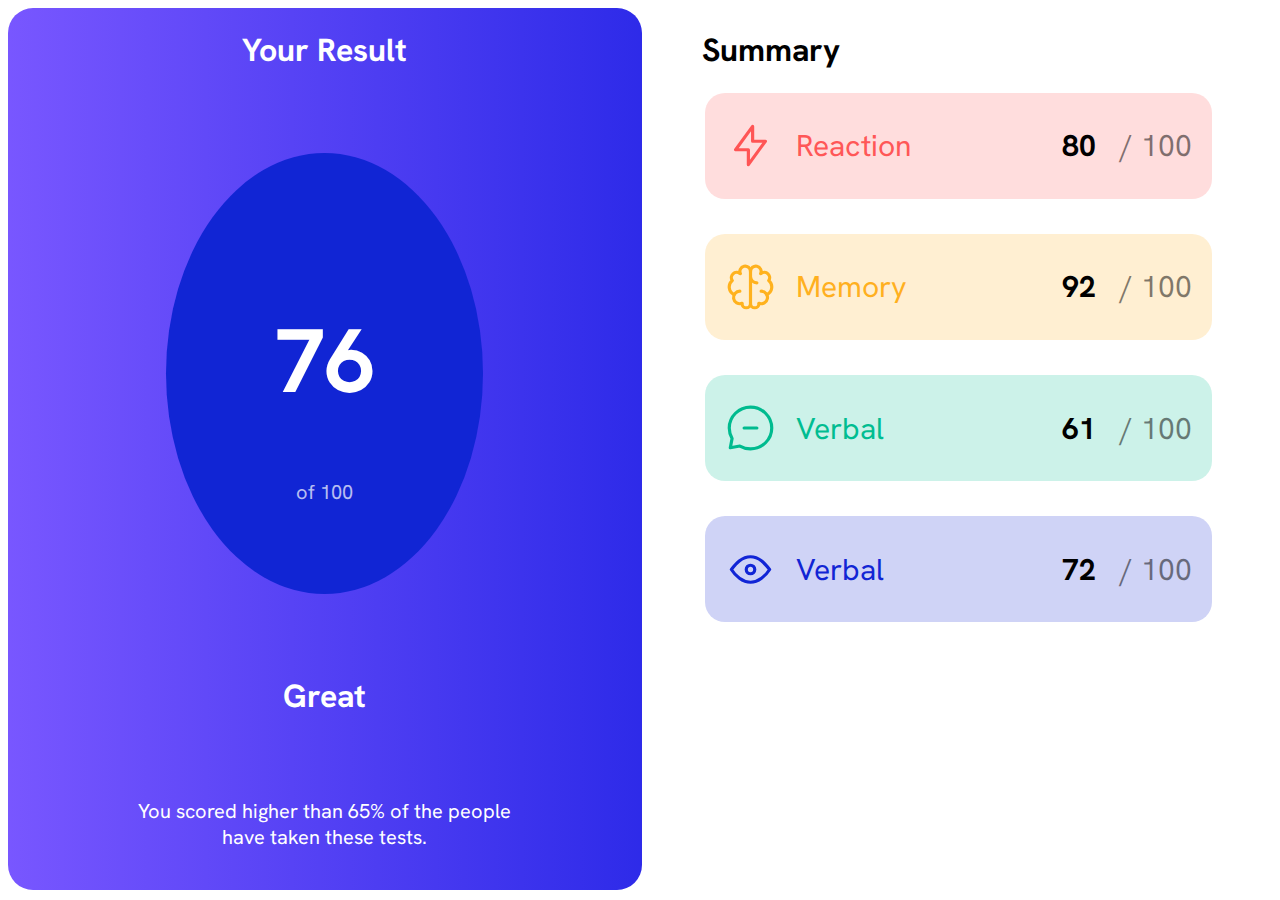
==== results-summary-component-main/index.html @ 002f8368 "results-summary-component-main" ====
<!DOCTYPE html>
<html lang="en">
<head>
    <meta charset="UTF-8">
    <meta name="viewport" content="width=device-width, initial-scale=1.0">
    <link rel="icon" type="image/x-icon" href="\assets\images\favicon-32x32.png">
    <title>results</title>
    <link rel="stylesheet" href="style.css">
</head>
<body>
    <div class="container">
        <div class="result">
            <h1 style="font-family:'cFont';">Your Result</h1>
            <div class="circle">
                <h1 style="font-size: 90px;">76</h1>
                <span class="text" style="opacity: 70%;">of 100</span>
            </div>
            <h1>Great</h1>
            <span class="text" style="padding-bottom: 40px; text-align: center;">You scored higher than 65% of the people<br/>have taken these tests.</span>
        </div>
        <div class="summary">
            <h1 style="font-family: cFont;">Summary</h1>
            <div class="summaryMain">
                <div class="summaryContainer" style="background-color: hsl(0, 100%, 67%, 20%);">
                    <div class="summaryName">
                        <img src="assets/images/icon-reaction.svg" class="summaryPadding">
                        <span style="color:hsl(0, 100%, 67%)">Reaction</span>
                    </div>
                    <div>
                        <span style="color:black"><b>80</b></span>
                        <span style="color: rgba(0, 0, 0, 0.5); padding-right: 20px;">/ 100</span>
                    </div>
                </div>
                <div class="summaryContainer" style="background-color: hsl(39, 100%, 56%, 20%);">
                    <div class="summaryName">
                        <img src="assets/images/icon-memory.svg" class="summaryPadding">
                        <span style="color:hsl(39, 100%, 56%)">Memory</span>
                    </div>
                    <div>
                        <span style="color:black"><b>92</b></span>
                        <span style="color: rgba(0, 0, 0, 0.5); padding-right: 20px;">/ 100</span>
                    </div>
                </div>
                <div class="summaryContainer" style="background-color: hsl(166, 100%, 37%, 20%);">
                    <div class="summaryName">
                        <img src="assets/images/icon-verbal.svg" class="summaryPadding">
                        <span style="color:hsl(166, 100%, 37%)">Verbal</span>
                    </div>
                    <div>
                        <span style="color:black"><b>61</b></span>
                        <span style="color: rgba(0, 0, 0, 0.5); padding-right: 20px;">/ 100</span>
                    </div>
                </div>
                <div class="summaryContainer" style="background-color: hsl(234, 85%, 45%, 20%);">
                    <div class="summaryName">
                        <img src="assets/images/icon-visual.svg" class="summaryPadding">
                        <span style="color:hsl(234, 85%, 45%)">Verbal</span>
                    </div>
                    <div>
                        <span style="color:black"><b>72</b></span>
                        <span style="color: rgba(0, 0, 0, 0.5); padding-right: 20px;">/ 100</span>
                    </div>
                </div>
            </div>
        </div>
    </div>
</body>
</html>
---- results-summary-component-main/style.css ----
html,body{
    height: 99%;
    width: 99.5%;   
}

@font-face {
    font-family: 'cFont';
    src: url('assets/fonts/HankenGrotesk-VariableFont_wght.ttf') format('truetype');
    font-weight: 500, 700, 800;
    font-style: normal;
}

.container{ 
    height: 100%;
    width: 100%;
    display: flex;
    justify-content: space-between;
}

.text{
    font-family: cFont;
    font-size: 20px;
    color: white;
    font-weight: 500,700,800;
}

.result h1{
    font-family: cFont;
    color: white;
}

p{
    padding-top: 40px;
    font-size: 40px;
}

.circle{
    display: flex;
    justify-content: center;
    align-items: center;
    flex-direction: column;
    width: 50%;
    height: 50%;
    border-radius: 50%;
    background-color: hsl(234, 85%, 45%);
}

.result{
    justify-content: space-between;
    width: 50%;
    height:100%;
    background-color: rgb(66, 131, 221);
    border-radius: 25px;
    display: flex;
    flex-direction: column;
    align-items: center;
    background: linear-gradient(90deg, hsl(252, 100%, 67%) 0%, hsl(241, 81%, 54%) 100%);
}

.summary{
    width:50%;
    height:100%;
}

.summary h1{
    padding-left: 60px;
    font-family: cFont;
}

.summaryMain{
    height: 60%;
    display: flex;
    flex-direction: column;
    justify-content: space-between;
    align-items: center;
}

.summaryContainer{
    height:20%;
    border-radius: 20px;
    width: 80%;
    background-color: aquamarine;
    display: flex;
    align-items: center;
    justify-content: space-between;
}

.summaryContainer span{
    font-family: cFont;
    padding-left: 20px;
    font-size: 30px;
    color: white;
    font-weight: 500,700,800;
}

.summaryContainer img{
    padding-left: 20px;
    width: 20%;
}

.summaryName{
    display: flex;
    width: 50%;
    height:100%;
    align-items: center;
}
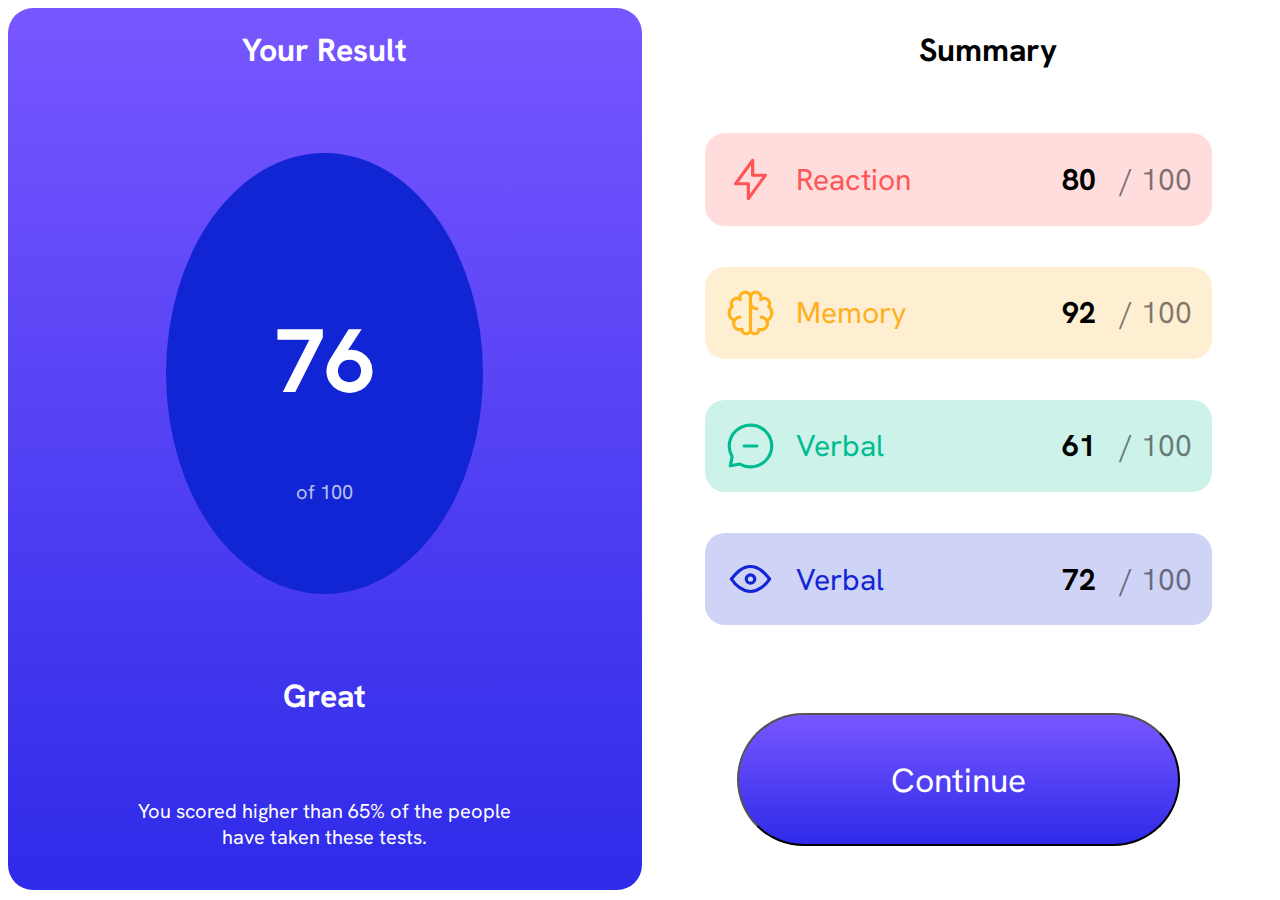
==== commit 94626ee2: "button" ====
--- a/results-summary-component-main/index.html
+++ b/results-summary-component-main/index.html
@@ -19,8 +19,9 @@
             <span class="text" style="padding-bottom: 40px; text-align: center;">You scored higher than 65% of the people<br/>have taken these tests.</span>
         </div>
         <div class="summary">
-            <h1 style="font-family: cFont;">Summary</h1>
+            
             <div class="summaryMain">
+                <h1 style="font-family: cFont;">Summary</h1>
                 <div class="summaryContainer" style="background-color: hsl(0, 100%, 67%, 20%);">
                     <div class="summaryName">
                         <img src="assets/images/icon-reaction.svg" class="summaryPadding">
@@ -61,7 +62,9 @@
                         <span style="color: rgba(0, 0, 0, 0.5); padding-right: 20px;">/ 100</span>
                     </div>
                 </div>
+                
             </div>
+            <button>Continue</button>
         </div>
     </div>
 </body>
--- a/results-summary-component-main/style.css
+++ b/results-summary-component-main/style.css
@@ -54,12 +54,16 @@
     display: flex;
     flex-direction: column;
     align-items: center;
-    background: linear-gradient(90deg, hsl(252, 100%, 67%) 0%, hsl(241, 81%, 54%) 100%);
+    background: linear-gradient(180deg, hsl(252, 100%, 67%) 0%, hsl(241, 81%, 54%) 100%);
 }
 
 .summary{
     width:50%;
     height:100%;
+    display: flex;
+    flex-direction: column;
+    justify-content: space-between;
+    align-items: center;
 }
 
 .summary h1{
@@ -68,7 +72,8 @@
 }
 
 .summaryMain{
-    height: 60%;
+    height: 70%;
+    width: 100%;
     display: flex;
     flex-direction: column;
     justify-content: space-between;
@@ -76,7 +81,7 @@
 }
 
 .summaryContainer{
-    height:20%;
+    height:15%;
     border-radius: 20px;
     width: 80%;
     background-color: aquamarine;
@@ -103,4 +108,22 @@
     width: 50%;
     height:100%;
     align-items: center;
+}
+
+button{
+    width:70%;
+    height: 15%;
+    border-radius: 500px;
+    margin-bottom: 7%;
+    background: linear-gradient(180deg, hsl(252, 100%, 67%) 0%, hsl(241, 81%, 54%) 100%);
+    cursor: pointer;
+    font-family: cFont;
+    font-size: 210%;
+    font-weight: 500,700,800;
+    color: white;
+    transition-duration: 0.2s;
+}
+
+button:hover{
+    opacity: 85%;
 }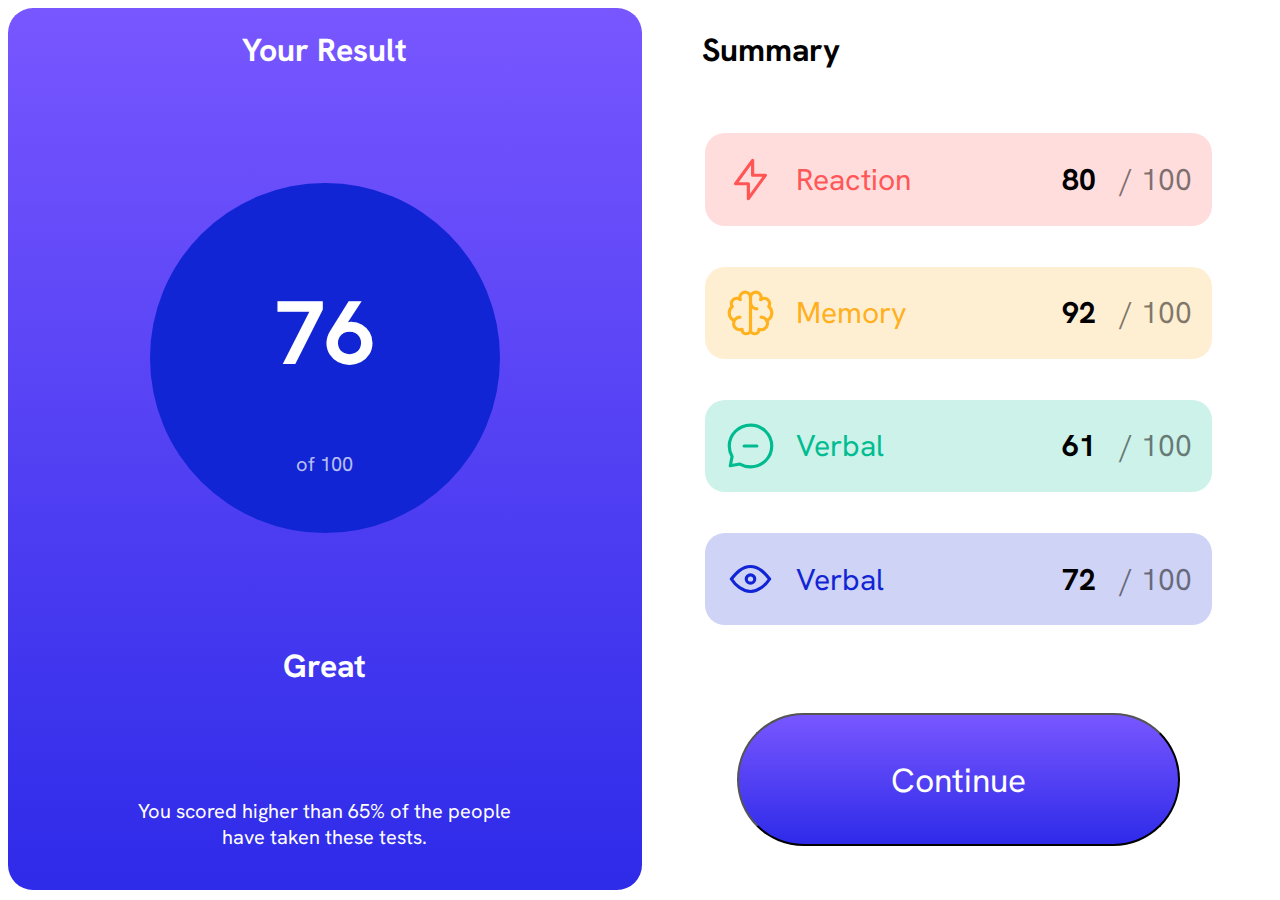
==== commit 5d16196d: "breakpoints #1" ====
--- a/results-summary-component-main/index.html
+++ b/results-summary-component-main/index.html
@@ -13,7 +13,7 @@
             <h1 style="font-family:'cFont';">Your Result</h1>
             <div class="circle">
                 <h1 style="font-size: 90px;">76</h1>
-                <span class="text" style="opacity: 70%;">of 100</span>
+                <span class="text" style="opacity: 70%; padding-bottom: 25px;">of 100</span>
             </div>
             <h1>Great</h1>
             <span class="text" style="padding-bottom: 40px; text-align: center;">You scored higher than 65% of the people<br/>have taken these tests.</span>
@@ -21,7 +21,7 @@
         <div class="summary">
             
             <div class="summaryMain">
-                <h1 style="font-family: cFont;">Summary</h1>
+                <h1 style="font-family: cFont; align-self: flex-start;">Summary</h1>
                 <div class="summaryContainer" style="background-color: hsl(0, 100%, 67%, 20%);">
                     <div class="summaryName">
                         <img src="assets/images/icon-reaction.svg" class="summaryPadding">
--- a/results-summary-component-main/style.css
+++ b/results-summary-component-main/style.css
@@ -39,8 +39,9 @@
     justify-content: center;
     align-items: center;
     flex-direction: column;
-    width: 50%;
-    height: 50%;
+    text-align: center;
+    width: 350px;
+    height: 350px;
     border-radius: 50%;
     background-color: hsl(234, 85%, 45%);
 }
@@ -101,6 +102,7 @@
 .summaryContainer img{
     padding-left: 20px;
     width: 20%;
+    min-width: 20%;
 }
 
 .summaryName{
@@ -126,4 +128,25 @@
 
 button:hover{
     opacity: 85%;
+}
+
+@media only screen and (max-width: 878px) {
+    .summaryContainer span{
+        font-size: 20px;
+    }
+
+    .circle{
+        height:300px;
+        width:300px;
+    }
+}
+@media only screen and (max-width: 712px) {
+    .summaryContainer span{
+        font-size: 15px;
+    }
+
+    .circle{
+        height:270px;
+        width:270px;
+    }
 }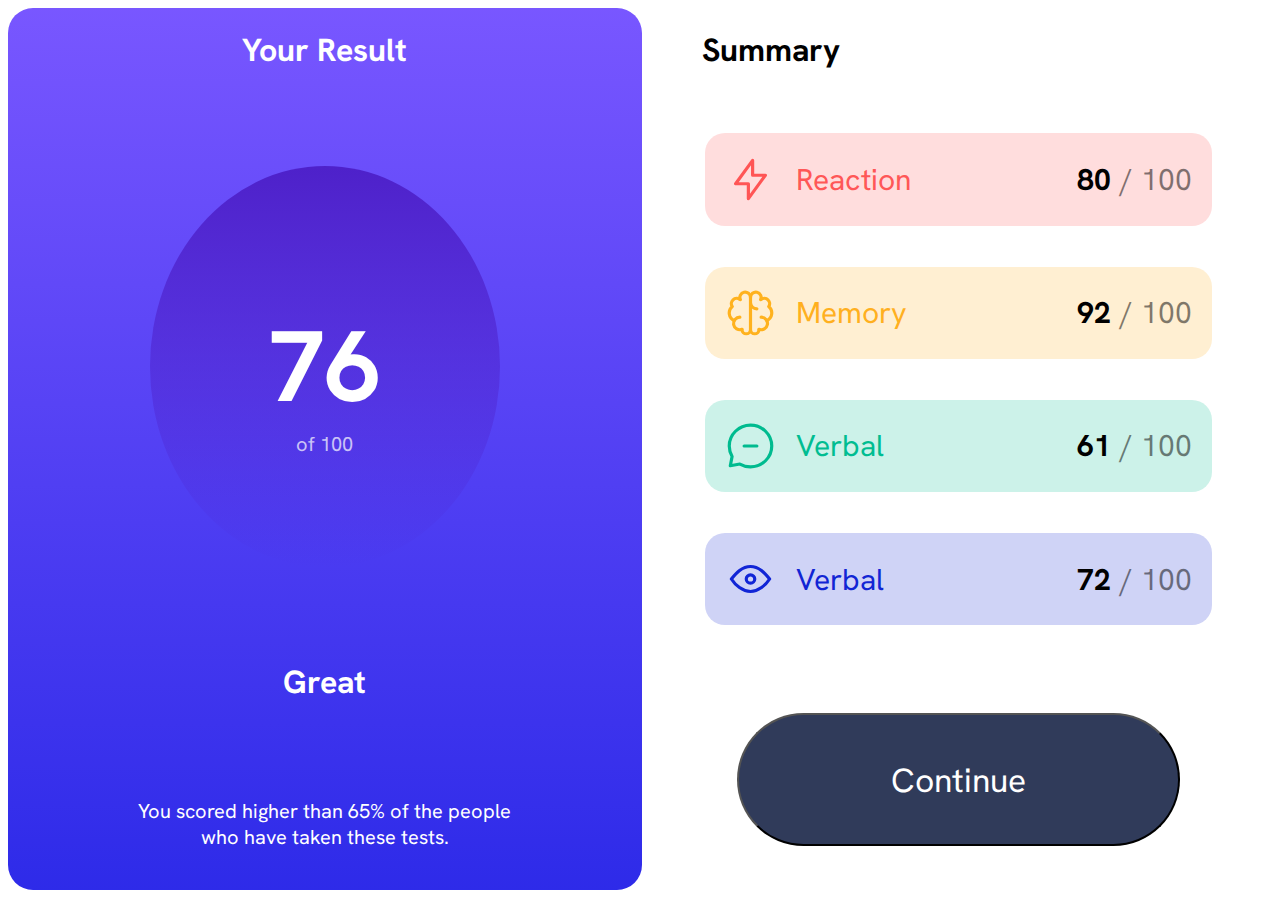
==== commit a0c06004: "responsive dimensions" ====
--- a/results-summary-component-main/index.html
+++ b/results-summary-component-main/index.html
@@ -4,19 +4,19 @@
     <meta charset="UTF-8">
     <meta name="viewport" content="width=device-width, initial-scale=1.0">
     <link rel="icon" type="image/x-icon" href="\assets\images\favicon-32x32.png">
-    <title>results</title>
+    <title>esults</title>
     <link rel="stylesheet" href="style.css">
 </head>
 <body>
     <div class="container">
         <div class="result">
-            <h1 style="font-family:'cFont';">Your Result</h1>
+            <h1>Your Result</h1>
             <div class="circle">
-                <h1 style="font-size: 90px;">76</h1>
+                <span id="circle1"><b>76</b></span>
                 <span class="text" style="opacity: 70%; padding-bottom: 25px;">of 100</span>
             </div>
             <h1>Great</h1>
-            <span class="text" style="padding-bottom: 40px; text-align: center;">You scored higher than 65% of the people<br/>have taken these tests.</span>
+            <span class="text" id="scoreText">You scored higher than 65% of the people<br/>who have taken these tests.</span>
         </div>
         <div class="summary">
             
@@ -28,7 +28,7 @@
                         <span style="color:hsl(0, 100%, 67%)">Reaction</span>
                     </div>
                     <div>
-                        <span style="color:black"><b>80</b></span>
+                        <span style="color:black; margin-right: -15px;"><b>80</b></span>
                         <span style="color: rgba(0, 0, 0, 0.5); padding-right: 20px;">/ 100</span>
                     </div>
                 </div>
@@ -38,7 +38,7 @@
                         <span style="color:hsl(39, 100%, 56%)">Memory</span>
                     </div>
                     <div>
-                        <span style="color:black"><b>92</b></span>
+                        <span style="color:black; margin-right: -15px;"><b>92</b></span>
                         <span style="color: rgba(0, 0, 0, 0.5); padding-right: 20px;">/ 100</span>
                     </div>
                 </div>
@@ -48,7 +48,7 @@
                         <span style="color:hsl(166, 100%, 37%)">Verbal</span>
                     </div>
                     <div>
-                        <span style="color:black"><b>61</b></span>
+                        <span style="color:black; margin-right: -15px;"><b>61</b></span>
                         <span style="color: rgba(0, 0, 0, 0.5); padding-right: 20px;">/ 100</span>
                     </div>
                 </div>
@@ -58,8 +58,8 @@
                         <span style="color:hsl(234, 85%, 45%)">Verbal</span>
                     </div>
                     <div>
-                        <span style="color:black"><b>72</b></span>
-                        <span style="color: rgba(0, 0, 0, 0.5); padding-right: 20px;">/ 100</span>
+                        <span style="color:black; margin-right: -15px;"><b>72</b></span>
+                        <span style="color: rgba(0, 0, 0, 0.5); margin-right: 20px;">/ 100</span>
                     </div>
                 </div>
                 
--- a/results-summary-component-main/style.css
+++ b/results-summary-component-main/style.css
@@ -43,7 +43,8 @@
     width: 350px;
     height: 350px;
     border-radius: 50%;
-    background-color: hsl(234, 85%, 45%);
+    background: linear-gradient(180deg, hsla(256, 72%, 46%, 1) 0%, hsla(241, 72%, 46%, 0) 100%);
+    padding-top: 8%;
 }
 
 .result{
@@ -117,17 +118,26 @@
     height: 15%;
     border-radius: 500px;
     margin-bottom: 7%;
-    background: linear-gradient(180deg, hsl(252, 100%, 67%) 0%, hsl(241, 81%, 54%) 100%);
+    background-color: hsl(224, 30%, 27%);
     cursor: pointer;
     font-family: cFont;
     font-size: 210%;
     font-weight: 500,700,800;
     color: white;
-    transition-duration: 0.2s;
 }
 
 button:hover{
-    opacity: 85%;
+    background: linear-gradient(180deg, hsl(252, 100%, 67%) 0%, hsl(241, 81%, 54%) 100%)
+}
+
+#circle1{
+    font-size: 100px;
+    font-family: cFont;
+    color: white;
+}
+#scoreText{
+    padding-bottom: 40px;
+    text-align: center;
 }
 
 @media only screen and (max-width: 878px) {
@@ -149,4 +159,33 @@
         height:270px;
         width:270px;
     }
+}
+@media only screen and (max-width: 597px) {
+    .container{
+        flex-direction: column;
+        justify-content: space-between;
+        align-items: center;
+    }
+    .result{
+        width:100%;
+        height:45%;
+        
+    }
+    .summary{
+        width:100%;
+        height:55%;
+    }
+    .circle{
+        height: 125px;
+        width: 125px;
+    }
+    .result h1{
+        font-size:20px;
+    }
+    #circle1{
+        font-size: 35px;
+    }
+    #scoreText{
+        font-size: 17px;
+    }
 }